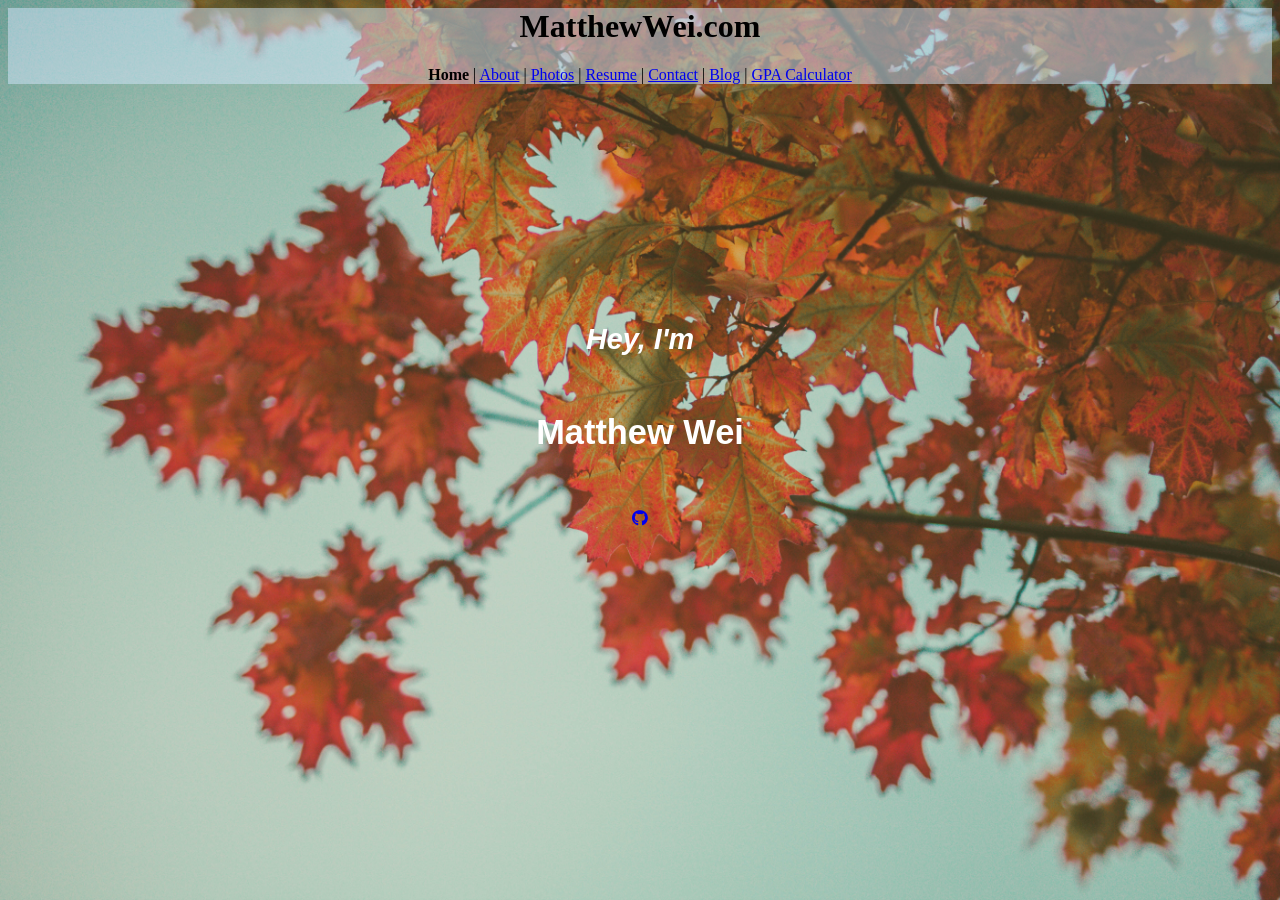
==== index.html @ a33226cd "initial commit pilot" ====
<html>
	<head>
		<title>MatthewWei - Home</title>
		<style>

		
  
			body {background-image: url("leaves.jpg"); 
			background-repeat: no-repeat; background-attachment: fixed; background-size: 100% 100%;}

			div.navigation {background-color: rgba(211, 234, 255, 0.5);}
			

			.empty {height: 200px; width: 50%;}

			

			h4{font-family: "brandon grotesque", brandon, helvetica, sans-serif; font-size: 180%; color: white;}
			h5{font-family: "brandon grotesque", brandon, helvetica, sans-serif; font-size: 215%; color: white;}

			
}
		</style>

		<link rel="stylesheet" href="https://use.fontawesome.com/releases/v5.4.2/css/all.css" integrity="sha384-/rXc/GQVaYpyDdyxK+ecHPVYJSN9bmVFBvjA/9eOB+pb3F2w2N6fc5qB9Ew5yIns" crossorigin="anonymous">
	</head>

<body>
	<div class="navigation">

	<center><h1>MatthewWei.com</h1></center>

<center>
	<b>Home</b> | <a href="about.html">About</a> | <a href ="photos.html">Photos</a> | <a href="resume.html">Resume</a> | <a href="contact.html">Contact</a> <!-- | <a href="calender.html">Calender</a> -->| <a href="blog.html">Blog</a> | <a href="gpacalc.html">GPA Calculator</a>

</center>

	</div>

	<div class = "empty">

	</div>

	<center>

	<h4>
		<em>Hey, I'm </em> 
	</h4>
	<h5>
		Matthew Wei
	</h5>

	<div class = "githubIcon">
		<a href = "#">
			<i class = "fab fa-github"></i>
		</a>
	</div>
	
	</center>






</body>


<html>
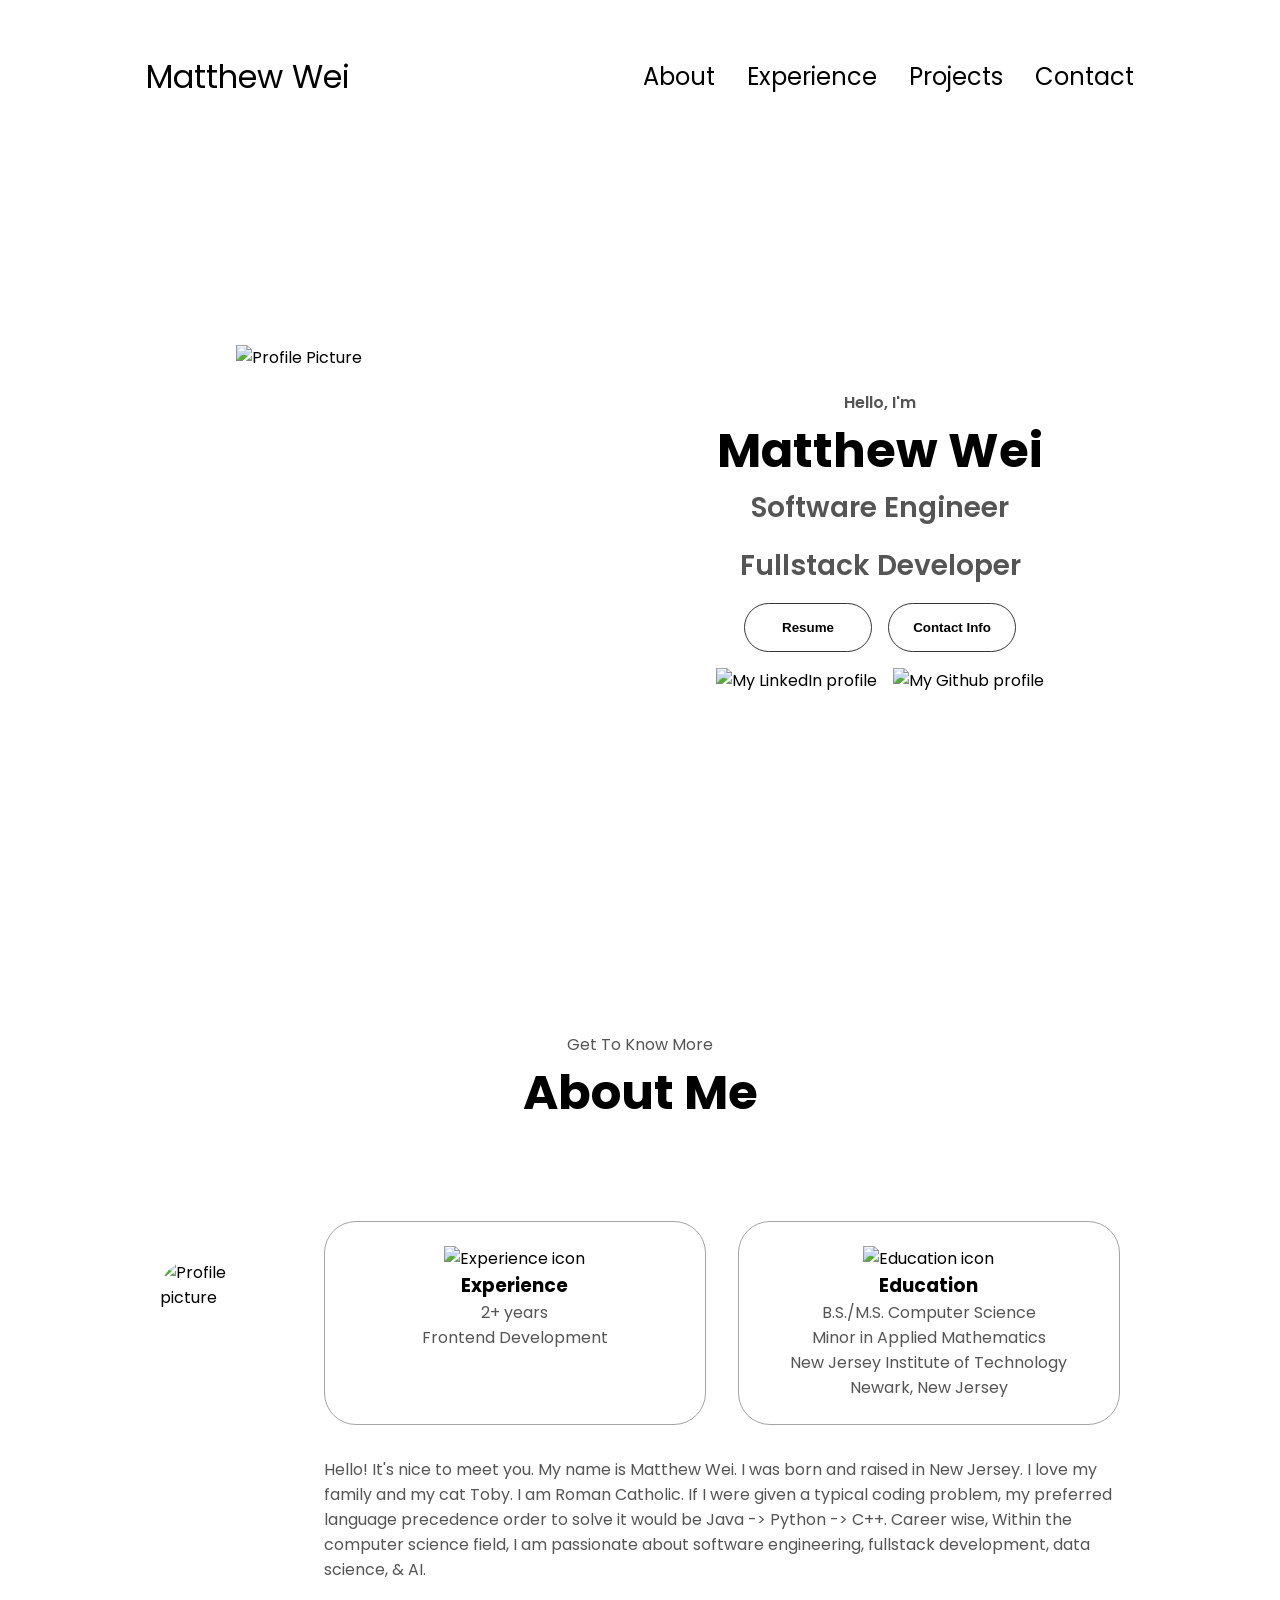
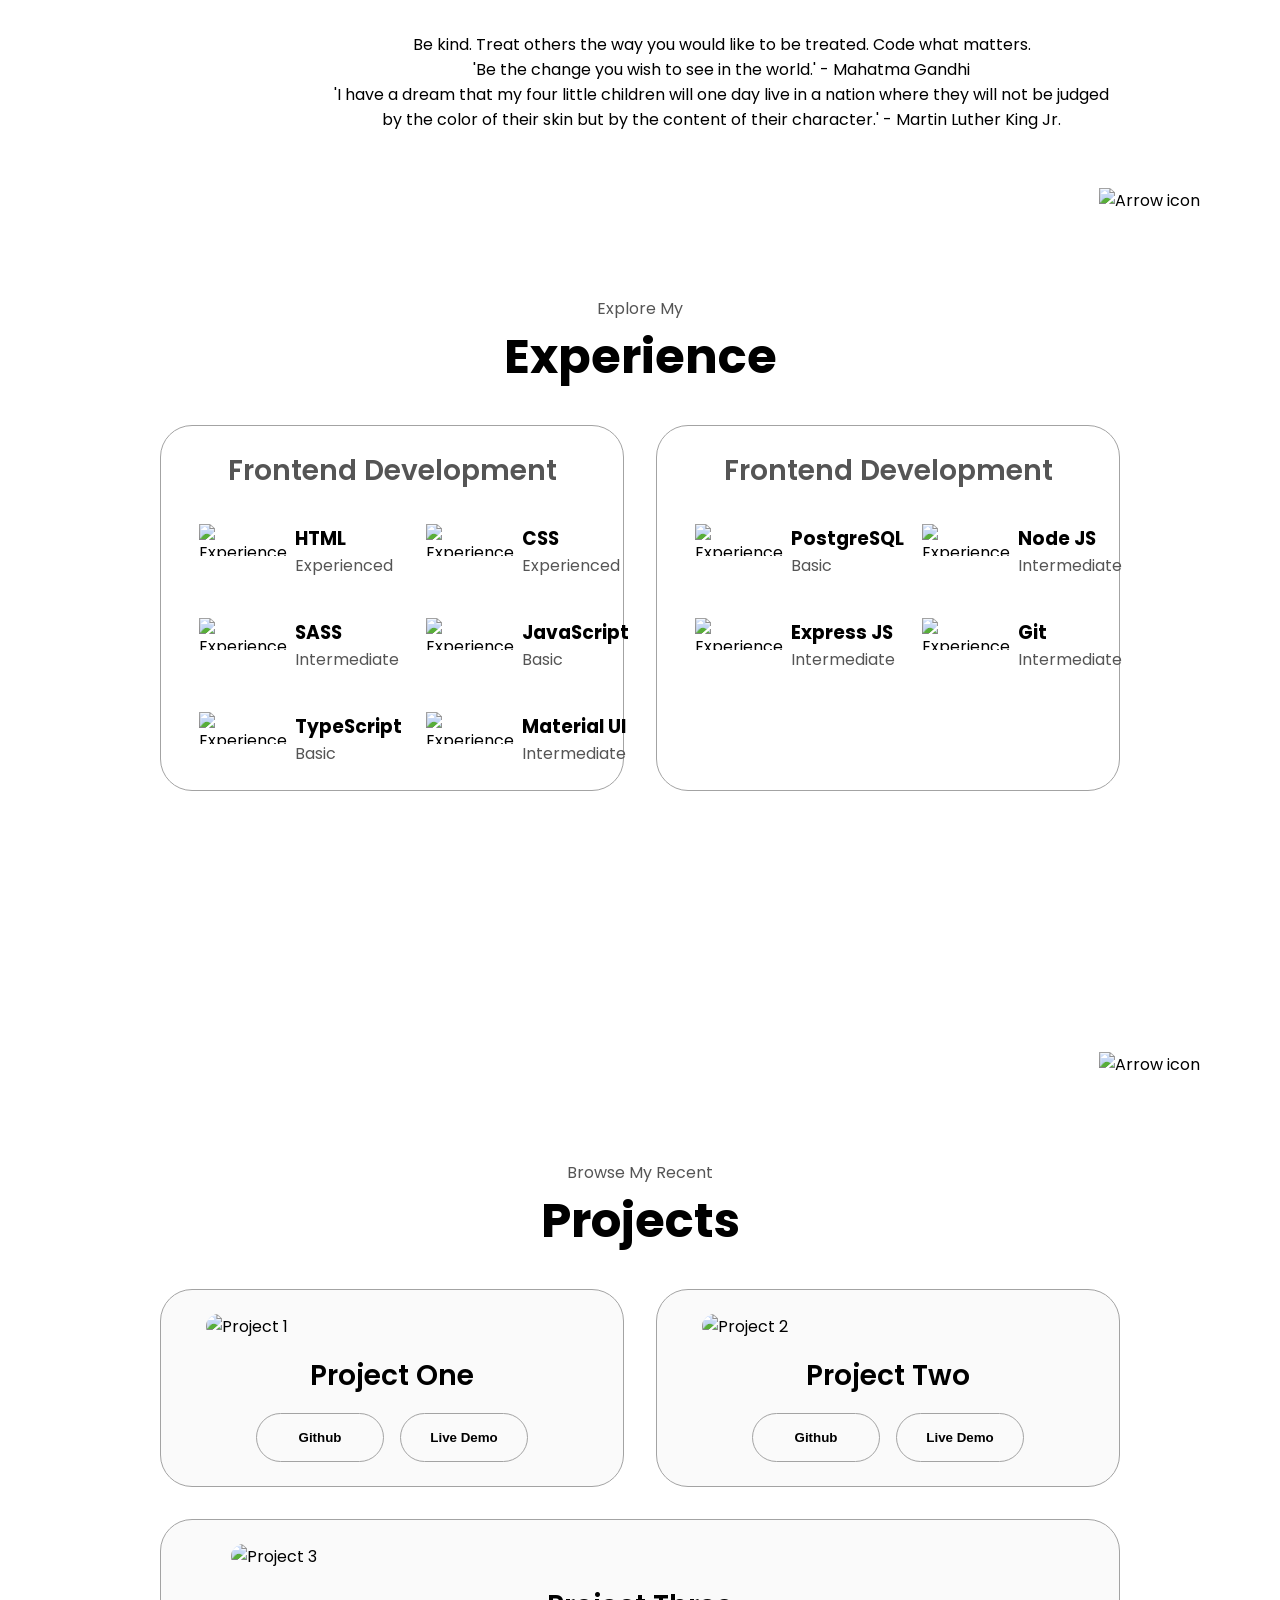
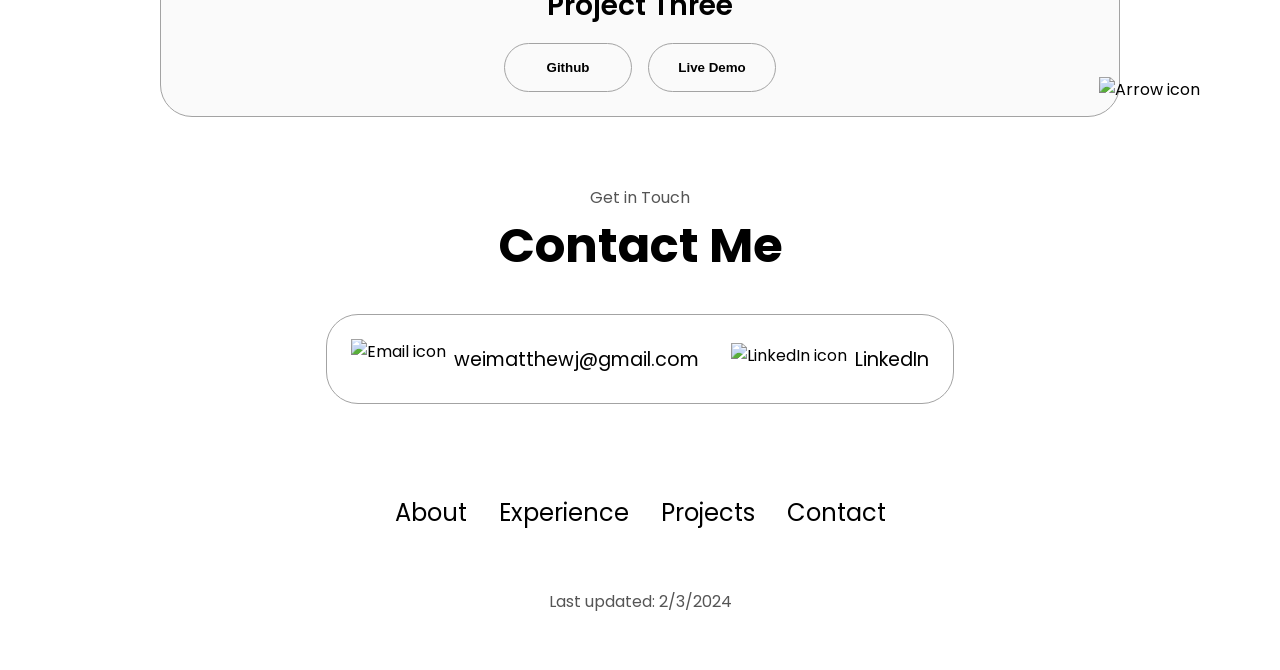
==== commit 20c36bc4: "initial commit" ====
--- a/index.html
+++ b/index.html
@@ -1,69 +1,384 @@
-<html>
-	<head>
-		<title>MatthewWei - Home</title>
-		<style>
-
-		
-  
-			body {background-image: url("leaves.jpg"); 
-			background-repeat: no-repeat; background-attachment: fixed; background-size: 100% 100%;}
-
-			div.navigation {background-color: rgba(211, 234, 255, 0.5);}
-			
-
-			.empty {height: 200px; width: 50%;}
-
-			
-
-			h4{font-family: "brandon grotesque", brandon, helvetica, sans-serif; font-size: 180%; color: white;}
-			h5{font-family: "brandon grotesque", brandon, helvetica, sans-serif; font-size: 215%; color: white;}
-
-			
-}
-		</style>
-
-		<link rel="stylesheet" href="https://use.fontawesome.com/releases/v5.4.2/css/all.css" integrity="sha384-/rXc/GQVaYpyDdyxK+ecHPVYJSN9bmVFBvjA/9eOB+pb3F2w2N6fc5qB9Ew5yIns" crossorigin="anonymous">
-	</head>
-
-<body>
-	<div class="navigation">
-
-	<center><h1>MatthewWei.com</h1></center>
-
-<center>
-	<b>Home</b> | <a href="about.html">About</a> | <a href ="photos.html">Photos</a> | <a href="resume.html">Resume</a> | <a href="contact.html">Contact</a> <!-- | <a href="calender.html">Calender</a> -->| <a href="blog.html">Blog</a> | <a href="gpacalc.html">GPA Calculator</a>
-
-</center>
-
-	</div>
-
-	<div class = "empty">
-
-	</div>
-
-	<center>
-
-	<h4>
-		<em>Hey, I'm </em> 
-	</h4>
-	<h5>
-		Matthew Wei
-	</h5>
-
-	<div class = "githubIcon">
-		<a href = "#">
-			<i class = "fab fa-github"></i>
-		</a>
-	</div>
-	
-	</center>
-
-
-
-
-
-
-</body>
-
-
-<html>+<!DOCTYPE html>
+<html lang="en">
+  <head>
+    <meta charset="UTF-8" />
+    <meta http-equiv="X-UA-Compatible" content="IE=edge" />
+    <meta name="viewport" content="width=device-width, initial-scale=1.0" />
+    <title>My Portfolio</title>
+    <link rel="stylesheet" href="style.css" />
+    <link rel="stylesheet" href="mediaqueries.css" />
+  </head>
+  <body>
+    <nav id="desktop-nav">
+      <div class="logo">Matthew Wei</div>
+      <div>
+        <ul class="nav-links">
+          <li><a href="#about">About</a></li>
+          <li><a href="#experience">Experience</a></li>
+          <li><a href="#projects">Projects</a></li>
+          <li><a href="#contact">Contact</a></li>
+        </ul>
+      </div>
+    </nav>
+    <nav id="hamburger-nav">
+      <div class="logo">Matthew Wei</div>
+      <div class="hamburger-menu">
+        <div class="hamburger-icon" onclick="toggleMenu()">
+          <span></span>
+          <span></span>
+          <span></span>
+        </div>
+        <div class="menu-links">
+          <li><a href="#about" onclick="toggleMenu()">About</a></li>
+          <li><a href="#experience" onclick="toggleMenu()">Experience</a></li>
+          <li><a href="#projects" onclick="toggleMenu()">Projects</a></li>
+          <li><a href="#contact" onclick="toggleMenu()">Contact</a></li>
+        </div>
+      </div>
+    </nav>
+    <section id="profile">
+      <div class="section__pic-container">
+        <img src="./assets/profile-pic.jpg" alt="Profile Picture" />
+      </div>
+      <div class="section__text">
+        <p class="section__text__p1">Hello, I'm</p>
+        <h1 class="title">Matthew Wei</h1>
+        <p class="section__text__p2">Software Engineer</p>
+        <p class="section__text__p2">Fullstack Developer</p>
+        <div class="btn-container">
+          <button
+            class="btn btn-color-2"
+            onclick="window.open('./assets/resume-example.pdf')"
+          >
+            Resume
+          </button>
+          <button class="btn btn-color-2" onclick="location.href='./#contact'">
+            Contact Info
+          </button>
+        </div>
+        <div id="socials-container">
+          <img
+            src="./assets/linkedin.png"
+            alt="My LinkedIn profile"
+            class="icon"
+            onclick="window.open('https://www.linkedin.com/in/matthewweij/')"
+          />
+          <img
+            src="./assets/github.png"
+            alt="My Github profile"
+            class="icon"
+            onclick="window.open('https://www.github.com/weimatthew')"
+          />
+        </div>
+      </div>
+    </section>
+    <section id="about">
+      <p class="section__text__p1">Get To Know More</p>
+      <h1 class="title">About Me</h1>
+      <div class="section-container">
+        <div class="section__pic-container">
+          <img
+            src="./assets/about-pic.jpg"
+            alt="Profile picture"
+            class="about-pic"
+          />
+        </div>
+        <div class="about-details-container">
+          <div class="about-containers">
+            <div class="details-container">
+              <img
+                src="./assets/experience.png"
+                alt="Experience icon"
+                class="icon"
+              />
+              <h3>Experience</h3>
+              <p>2+ years <br />Frontend Development</p>
+            </div>
+            <div class="details-container">
+              <img
+                src="./assets/education.png"
+                alt="Education icon"
+                class="icon"
+              />
+              <h3>Education</h3>
+              <p>B.S./M.S. Computer Science <br>Minor in Applied Mathematics <br> New Jersey Institute of Technology<br />Newark, New Jersey</p>
+            </div>
+          </div>
+          <div class="text-container">
+            <p>
+              Hello!  It's nice to meet you.  My name is Matthew Wei.  I was born and raised in New Jersey.  I love my family and my cat Toby.  I am Roman Catholic.
+              If I were given a typical coding problem, my preferred language precedence order to solve it would be Java -> Python -> C++.  Career wise, 
+              Within the computer science field, I am passionate about software engineering, fullstack development, data science, & AI.
+              <center><br></br>Be kind.  Treat others the way you would like to be treated.  Code what matters.  
+              <br>'Be the change you wish to see in the world.' - Mahatma Gandhi </br>
+              'I have a dream that my four little children will one day live in a nation where they will not be judged by the color
+              of their skin but by the content of their character.' - Martin Luther King Jr. </center>
+            </p>
+          </div>
+        </div>
+      </div>
+      <img
+        src="./assets/arrow.png"
+        alt="Arrow icon"
+        class="icon arrow"
+        onclick="location.href='./#experience'"
+      />
+    </section>
+    <section id="experience">
+      <p class="section__text__p1">Explore My</p>
+      <h1 class="title">Experience</h1>
+      <div class="experience-details-container">
+        <div class="about-containers">
+          <div class="details-container">
+            <h2 class="experience-sub-title">Frontend Development</h2>
+            <div class="article-container">
+              <article>
+                <img
+                  src="./assets/checkmark.png"
+                  alt="Experience icon"
+                  class="icon"
+                />
+                <div>
+                  <h3>HTML</h3>
+                  <p>Experienced</p>
+                </div>
+              </article>
+              <article>
+                <img
+                  src="./assets/checkmark.png"
+                  alt="Experience icon"
+                  class="icon"
+                />
+                <div>
+                  <h3>CSS</h3>
+                  <p>Experienced</p>
+                </div>
+              </article>
+              <article>
+                <img
+                  src="./assets/checkmark.png"
+                  alt="Experience icon"
+                  class="icon"
+                />
+                <div>
+                  <h3>SASS</h3>
+                  <p>Intermediate</p>
+                </div>
+              </article>
+              <article>
+                <img
+                  src="./assets/checkmark.png"
+                  alt="Experience icon"
+                  class="icon"
+                />
+                <div>
+                  <h3>JavaScript</h3>
+                  <p>Basic</p>
+                </div>
+              </article>
+              <article>
+                <img
+                  src="./assets/checkmark.png"
+                  alt="Experience icon"
+                  class="icon"
+                />
+                <div>
+                  <h3>TypeScript</h3>
+                  <p>Basic</p>
+                </div>
+              </article>
+              <article>
+                <img
+                  src="./assets/checkmark.png"
+                  alt="Experience icon"
+                  class="icon"
+                />
+                <div>
+                  <h3>Material UI</h3>
+                  <p>Intermediate</p>
+                </div>
+              </article>
+            </div>
+          </div>
+          <div class="details-container">
+            <h2 class="experience-sub-title">Frontend Development</h2>
+            <div class="article-container">
+              <article>
+                <img
+                  src="./assets/checkmark.png"
+                  alt="Experience icon"
+                  class="icon"
+                />
+                <div>
+                  <h3>PostgreSQL</h3>
+                  <p>Basic</p>
+                </div>
+              </article>
+              <article>
+                <img
+                  src="./assets/checkmark.png"
+                  alt="Experience icon"
+                  class="icon"
+                />
+                <div>
+                  <h3>Node JS</h3>
+                  <p>Intermediate</p>
+                </div>
+              </article>
+              <article>
+                <img
+                  src="./assets/checkmark.png"
+                  alt="Experience icon"
+                  class="icon"
+                />
+                <div>
+                  <h3>Express JS</h3>
+                  <p>Intermediate</p>
+                </div>
+              </article>
+              <article>
+                <img
+                  src="./assets/checkmark.png"
+                  alt="Experience icon"
+                  class="icon"
+                />
+                <div>
+                  <h3>Git</h3>
+                  <p>Intermediate</p>
+                </div>
+              </article>
+            </div>
+          </div>
+        </div>
+      </div>
+      <img
+        src="./assets/arrow.png"
+        alt="Arrow icon"
+        class="icon arrow"
+        onclick="location.href='./#projects'"
+      />
+    </section>
+    <section id="projects">
+      <p class="section__text__p1">Browse My Recent</p>
+      <h1 class="title">Projects</h1>
+      <div class="experience-details-container">
+        <div class="about-containers">
+          <div class="details-container color-container">
+            <div class="article-container">
+              <img
+                src="./assets/project-1.png"
+                alt="Project 1"
+                class="project-img"
+              />
+            </div>
+            <h2 class="experience-sub-title project-title">Project One</h2>
+            <div class="btn-container">
+              <button
+                class="btn btn-color-2 project-btn"
+                onclick="location.href='https://github.com/'"
+              >
+                Github
+              </button>
+              <button
+                class="btn btn-color-2 project-btn"
+                onclick="location.href='https://github.com/'"
+              >
+                Live Demo
+              </button>
+            </div>
+          </div>
+          <div class="details-container color-container">
+            <div class="article-container">
+              <img
+                src="./assets/project-2.png"
+                alt="Project 2"
+                class="project-img"
+              />
+            </div>
+            <h2 class="experience-sub-title project-title">Project Two</h2>
+            <div class="btn-container">
+              <button
+                class="btn btn-color-2 project-btn"
+                onclick="location.href='https://github.com/'"
+              >
+                Github
+              </button>
+              <button
+                class="btn btn-color-2 project-btn"
+                onclick="location.href='https://github.com/'"
+              >
+                Live Demo
+              </button>
+            </div>
+          </div>
+          <div class="details-container color-container">
+            <div class="article-container">
+              <img
+                src="./assets/project-3.png"
+                alt="Project 3"
+                class="project-img"
+              />
+            </div>
+            <h2 class="experience-sub-title project-title">Project Three</h2>
+            <div class="btn-container">
+              <button
+                class="btn btn-color-2 project-btn"
+                onclick="location.href='https://github.com/'"
+              >
+                Github
+              </button>
+              <button
+                class="btn btn-color-2 project-btn"
+                onclick="location.href='https://github.com/'"
+              >
+                Live Demo
+              </button>
+            </div>
+          </div>
+        </div>
+      </div>
+      <img
+        src="./assets/arrow.png"
+        alt="Arrow icon"
+        class="icon arrow"
+        onclick="location.href='./#contact'"
+      />
+    </section>
+    <section id="contact">
+      <p class="section__text__p1">Get in Touch</p>
+      <h1 class="title">Contact Me</h1>
+      <div class="contact-info-upper-container">
+        <div class="contact-info-container">
+          <img
+            src="./assets/email.png"
+            alt="Email icon"
+            class="icon contact-icon email-icon"
+          />
+          <p><a href="mailto:weimatthewj@gmail.com">weimatthewj@gmail.com</a></p>
+        </div>
+        <div class="contact-info-container">
+          <img
+            src="./assets/linkedin.png"
+            alt="LinkedIn icon"
+            class="icon contact-icon"
+          />
+          <p><a href="https://www.linkedin.com">LinkedIn</a></p>
+        </div>
+      </div>
+    </section>
+    <footer>
+      <nav>
+        <div class="nav-links-container">
+          <ul class="nav-links">
+            <li><a href="#about">About</a></li>
+            <li><a href="#experience">Experience</a></li>
+            <li><a href="#projects">Projects</a></li>
+            <li><a href="#contact">Contact</a></li>
+          </ul>
+        </div>
+      </nav>
+      <p>Last updated: 2/3/2024</p>
+    </footer>
+    <script src="script.js"></script>
+  </body>
+</html>
--- a/style.css
+++ b/style.css
@@ -0,0 +1,433 @@
+/* GENERAL */
+
+@import url("https://fonts.googleapis.com/css2?family=Poppins:wght@300;400;500;600&display=swap");
+
+* {
+  margin: 0;
+  padding: 0;
+}
+
+body {
+  font-family: "Poppins", sans-serif;
+}
+
+html {
+  scroll-behavior: smooth;
+}
+
+p {
+  color: rgb(85, 85, 85);
+}
+
+/* TRANSITION */
+
+a,
+.btn {
+  transition: all 300ms ease;
+}
+
+/* DESKTOP NAV */
+
+nav,
+.nav-links {
+  display: flex;
+}
+
+nav {
+  justify-content: space-around;
+  align-items: center;
+  height: 17vh;
+}
+
+.nav-links {
+  gap: 2rem;
+  list-style: none;
+  font-size: 1.5rem;
+}
+
+a {
+  color: black;
+  text-decoration: none;
+  text-decoration-color: white;
+}
+
+a:hover {
+  color: grey;
+  text-decoration: underline;
+  text-underline-offset: 1rem;
+  text-decoration-color: rgb(181, 181, 181);
+}
+
+.logo {
+  font-size: 2rem;
+}
+
+.logo:hover {
+  cursor: default;
+}
+
+/* HAMBURGER MENU */
+
+#hamburger-nav {
+  display: none;
+}
+
+.hamburger-menu {
+  position: relative;
+  display: inline-block;
+}
+
+.hamburger-icon {
+  display: flex;
+  flex-direction: column;
+  justify-content: space-between;
+  height: 24px;
+  width: 30px;
+  cursor: pointer;
+}
+
+.hamburger-icon span {
+  width: 100%;
+  height: 2px;
+  background-color: black;
+  transition: all 0.3 ease-in-out;
+}
+
+.menu-links {
+  position: absolute;
+  top: 100%;
+  right: 0;
+  background-color: white;
+  width: fit-content;
+  max-height: 0;
+  overflow: hidden;
+  transition: all 0.3 ease-in-out;
+}
+
+.menu-links a {
+  display: block;
+  padding: 10px;
+  text-align: center;
+  font-size: 1.5rem;
+  color: black;
+  text-decoration: none;
+  transition: all 0.3 ease-in-out;
+}
+
+.menu-links li {
+  list-style: none;
+}
+
+.menu-links.open {
+  max-height: 300px;
+}
+
+.hamburger-icon.open span:first-child {
+  transform: rotate(45deg) translate(10px, 5px);
+}
+
+.hamburger-icon.open span:nth-child(2) {
+  opacity: 0;
+}
+
+.hamburger-icon.open span:last-child {
+  transform: rotate(-45deg) translate(10px, -5px);
+}
+
+.hamburger-icon span:first-child {
+  transform: none;
+}
+
+.hamburger-icon span:first-child {
+  opacity: 1;
+}
+
+.hamburger-icon span:first-child {
+  transform: none;
+}
+
+/* SECTIONS */
+
+section {
+  padding-top: 4vh;
+  height: 96vh;
+  margin: 0 10rem;
+  box-sizing: border-box;
+  min-height: fit-content;
+}
+
+.section-container {
+  display: flex;
+}
+
+/* PROFILE SECTION */
+
+#profile {
+  display: flex;
+  justify-content: center;
+  gap: 5rem;
+  height: 80vh;
+}
+
+.section__pic-container {
+  display: flex;
+  height: 400px;
+  width: 400px;
+  margin: auto 0;
+}
+
+.section__text {
+  align-self: center;
+  text-align: center;
+}
+
+.section__text p {
+  font-weight: 600;
+}
+
+.section__text__p1 {
+  text-align: center;
+}
+
+.section__text__p2 {
+  font-size: 1.75rem;
+  margin-bottom: 1rem;
+}
+
+.title {
+  font-size: 3rem;
+  text-align: center;
+}
+
+#socials-container {
+  display: flex;
+  justify-content: center;
+  margin-top: 1rem;
+  gap: 1rem;
+}
+
+/* ICONS */
+
+.icon {
+  cursor: pointer;
+  height: 2rem;
+}
+
+/* BUTTONS */
+
+.btn-container {
+  display: flex;
+  justify-content: center;
+  gap: 1rem;
+}
+
+.btn {
+  font-weight: 600;
+  transition: all 300ms ease;
+  padding: 1rem;
+  width: 8rem;
+  border-radius: 2rem;
+}
+
+.btn-color-1,
+.btn-color-2 {
+  border: rgb(53, 53, 53) 0.1rem solid;
+}
+
+.btn-color-1:hover,
+.btn-color-2:hover {
+  cursor: pointer;
+}
+
+.btn-color-1,
+.btn-color-2:hover {
+  background: rgb(53, 53, 53);
+  color: white;
+}
+
+.btn-color-1:hover {
+  background: rgb(0, 0, 0);
+}
+
+.btn-color-2 {
+  background: none;
+}
+
+.btn-color-2:hover {
+  border: rgb(255, 255, 255) 0.1rem solid;
+}
+
+.btn-container {
+  gap: 1rem;
+}
+
+/* ABOUT SECTION */
+
+#about {
+  position: relative;
+}
+
+.about-containers {
+  gap: 2rem;
+  margin-bottom: 2rem;
+  margin-top: 2rem;
+}
+
+.about-details-container {
+  justify-content: center;
+  flex-direction: column;
+}
+
+.about-containers,
+.about-details-container {
+  display: flex;
+}
+
+.about-pic {
+  border-radius: 2rem;
+}
+
+.arrow {
+  position: absolute;
+  right: -5rem;
+  bottom: 2.5rem;
+}
+
+.details-container {
+  padding: 1.5rem;
+  flex: 1;
+  background: white;
+  border-radius: 2rem;
+  border: rgb(53, 53, 53) 0.1rem solid;
+  border-color: rgb(163, 163, 163);
+  text-align: center;
+  width: 300px;
+}
+
+.section-container {
+  gap: 4rem;
+  height: 80%;
+}
+
+.section__pic-container {
+  height: 400px;
+  width: 400px;
+  margin: auto 0;
+}
+
+/* EXPERIENCE SECTION */
+
+#experience {
+  position: relative;
+}
+
+.experience-sub-title {
+  color: rgb(85, 85, 85);
+  font-weight: 600;
+  font-size: 1.75rem;
+  margin-bottom: 2rem;
+}
+
+.experience-details-container {
+  display: flex;
+  justify-content: center;
+  flex-direction: column;
+}
+
+.article-container {
+  display: flex;
+  text-align: initial;
+  flex-wrap: wrap;
+  flex-direction: row;
+  gap: 2.5rem;
+  justify-content: space-around;
+}
+
+article {
+  display: flex;
+  width: 10rem;
+  justify-content: space-around;
+  gap: 0.5rem;
+}
+
+article .icon {
+  cursor: default;
+}
+
+/* PROJECTS SECTION */
+
+#projects {
+  position: relative;
+}
+
+.color-container {
+  border-color: rgb(163, 163, 163);
+  background: rgb(250, 250, 250);
+}
+
+.project-img {
+  border-radius: 2rem;
+  width: 90%;
+  height: 90%;
+}
+
+.project-title {
+  margin: 1rem;
+  color: black;
+}
+
+.project-btn {
+  color: black;
+  border-color: rgb(163, 163, 163);
+}
+
+/* CONTACT */
+
+#contact {
+  display: flex;
+  justify-content: center;
+  flex-direction: column;
+  height: 70vh;
+}
+
+.contact-info-upper-container {
+  display: flex;
+  justify-content: center;
+  border-radius: 2rem;
+  border: rgb(53, 53, 53) 0.1rem solid;
+  border-color: rgb(163, 163, 163);
+  background: (250, 250, 250);
+  margin: 2rem auto;
+  padding: 0.5rem;
+}
+
+.contact-info-container {
+  display: flex;
+  align-items: center;
+  justify-content: center;
+  gap: 0.5rem;
+  margin: 1rem;
+}
+
+.contact-info-container p {
+  font-size: larger;
+}
+
+.contact-icon {
+  cursor: default;
+}
+
+.email-icon {
+  height: 2.5rem;
+}
+
+/* FOOTER SECTION */
+
+footer {
+  height: 26vh;
+  margin: 0 1rem;
+}
+
+footer p {
+  text-align: center;
+}
--- a/mediaqueries.css
+++ b/mediaqueries.css
@@ -0,0 +1,103 @@
+@media screen and (max-width: 1400px) {
+  #profile {
+    height: 83vh;
+    margin-bottom: 6rem;
+  }
+  .about-containers {
+    flex-wrap: wrap;
+  }
+  #contact,
+  #projects {
+    height: fit-content;
+  }
+}
+
+@media screen and (max-width: 1200px) {
+  #desktop-nav {
+    display: none;
+  }
+  #hamburger-nav {
+    display: flex;
+  }
+  #experience,
+  .experience-details-container {
+    margin-top: 2rem;
+  }
+  #profile,
+  .section-container {
+    display: block;
+  }
+  .arrow {
+    display: none;
+  }
+  section,
+  .section-container {
+    height: fit-content;
+  }
+  section {
+    margin: 0 5%;
+  }
+  .section__pic-container {
+    width: 275px;
+    height: 275px;
+    margin: 0 auto 2rem;
+  }
+  .about-containers {
+    margin-top: 0;
+  }
+}
+
+@media screen and (max-width: 600px) {
+  #contact,
+  footer {
+    height: 40vh;
+  }
+  #profile {
+    height: 83vh;
+    margin-bottom: 0;
+  }
+  article {
+    font-size: 1rem;
+  }
+  footer nav {
+    height: fit-content;
+    margin-bottom: 2rem;
+  }
+  .about-containers,
+  .contact-info-upper-container,
+  .btn-container {
+    flex-wrap: wrap;
+  }
+  .contact-info-container {
+    margin: 0;
+  }
+  .contact-info-container p,
+  .nav-links li a {
+    font-size: 1rem;
+  }
+  .experience-sub-title {
+    font-size: 1.25rem;
+  }
+  .logo {
+    font-size: 1.5rem;
+  }
+  .nav-links {
+    flex-direction: column;
+    gap: 0.5rem;
+    text-align: center;
+  }
+  .section__pic-container {
+    width: auto;
+    height: 46vw;
+    justify-content: center;
+  }
+  .section__text__p2 {
+    font-size: 1.25rem;
+  }
+  .title {
+    font-size: 2rem;
+  }
+  .text-container {
+    text-align: justify;
+  }
+}
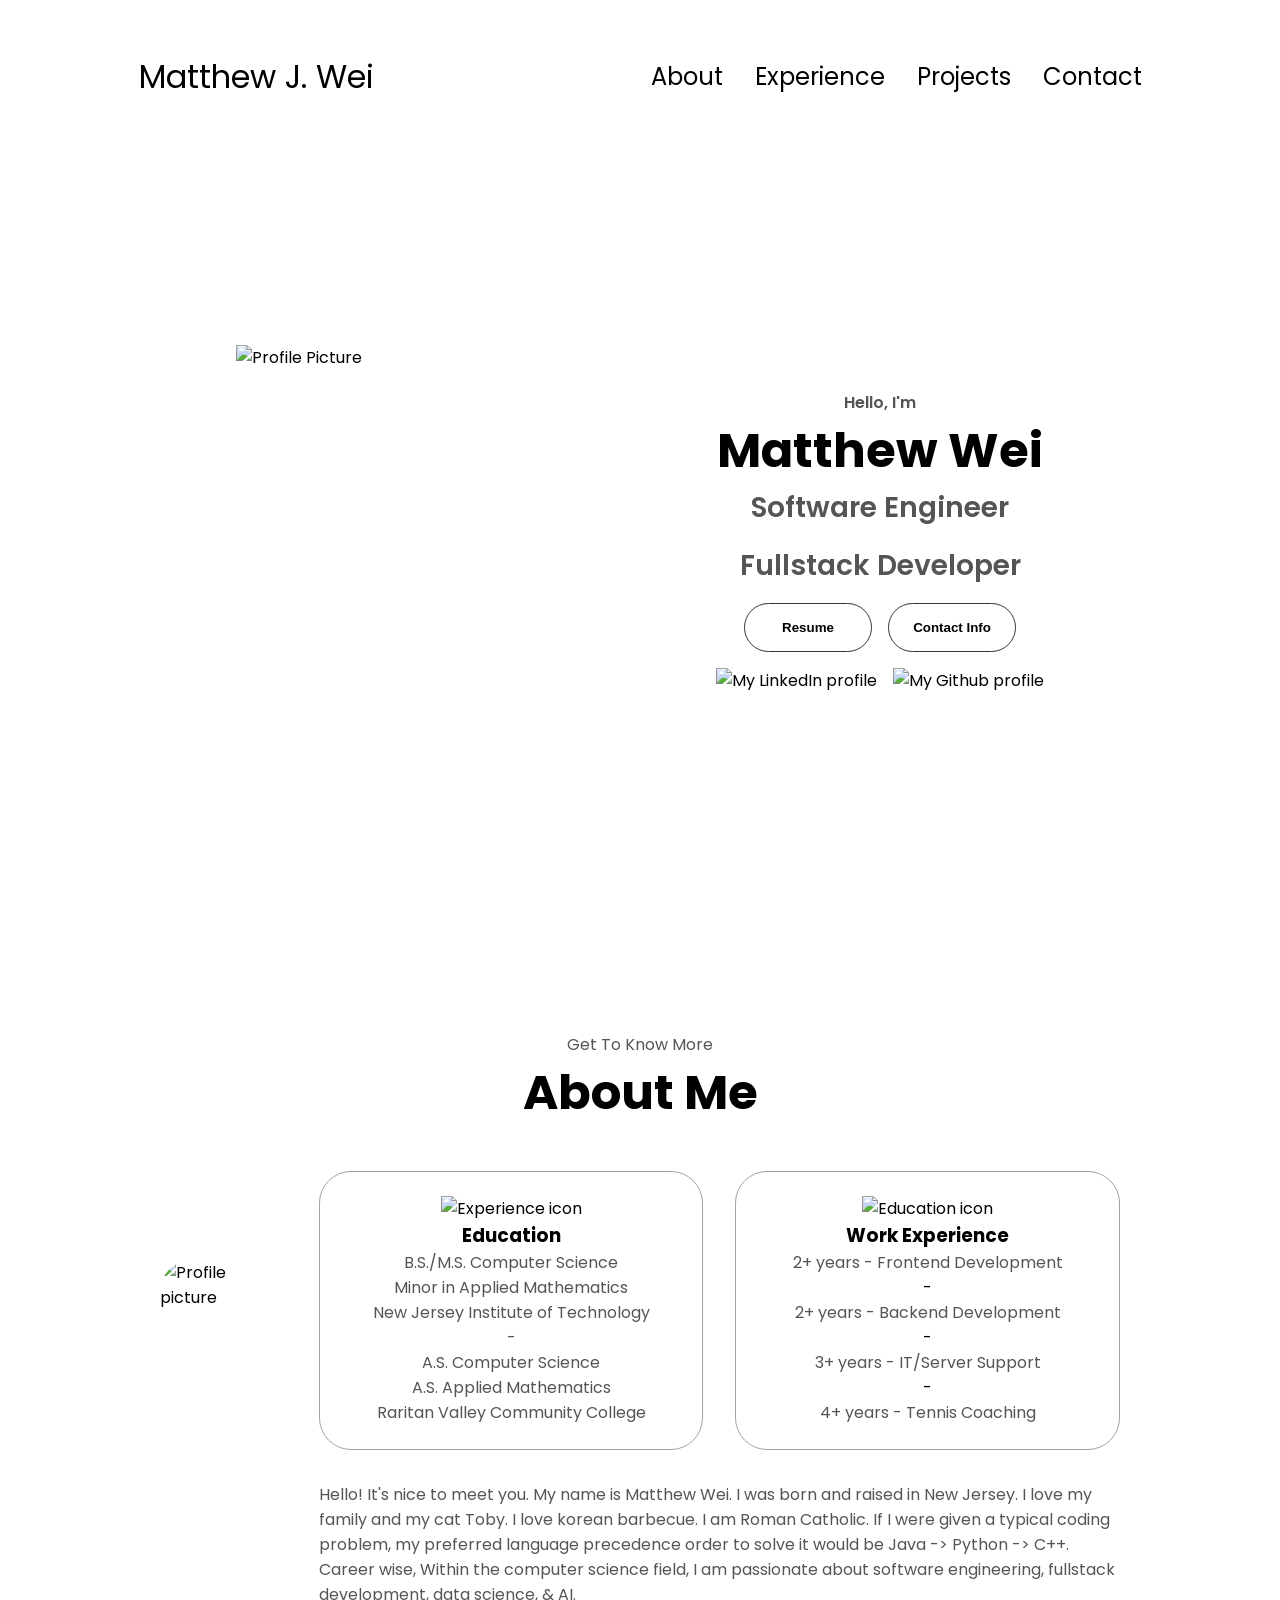
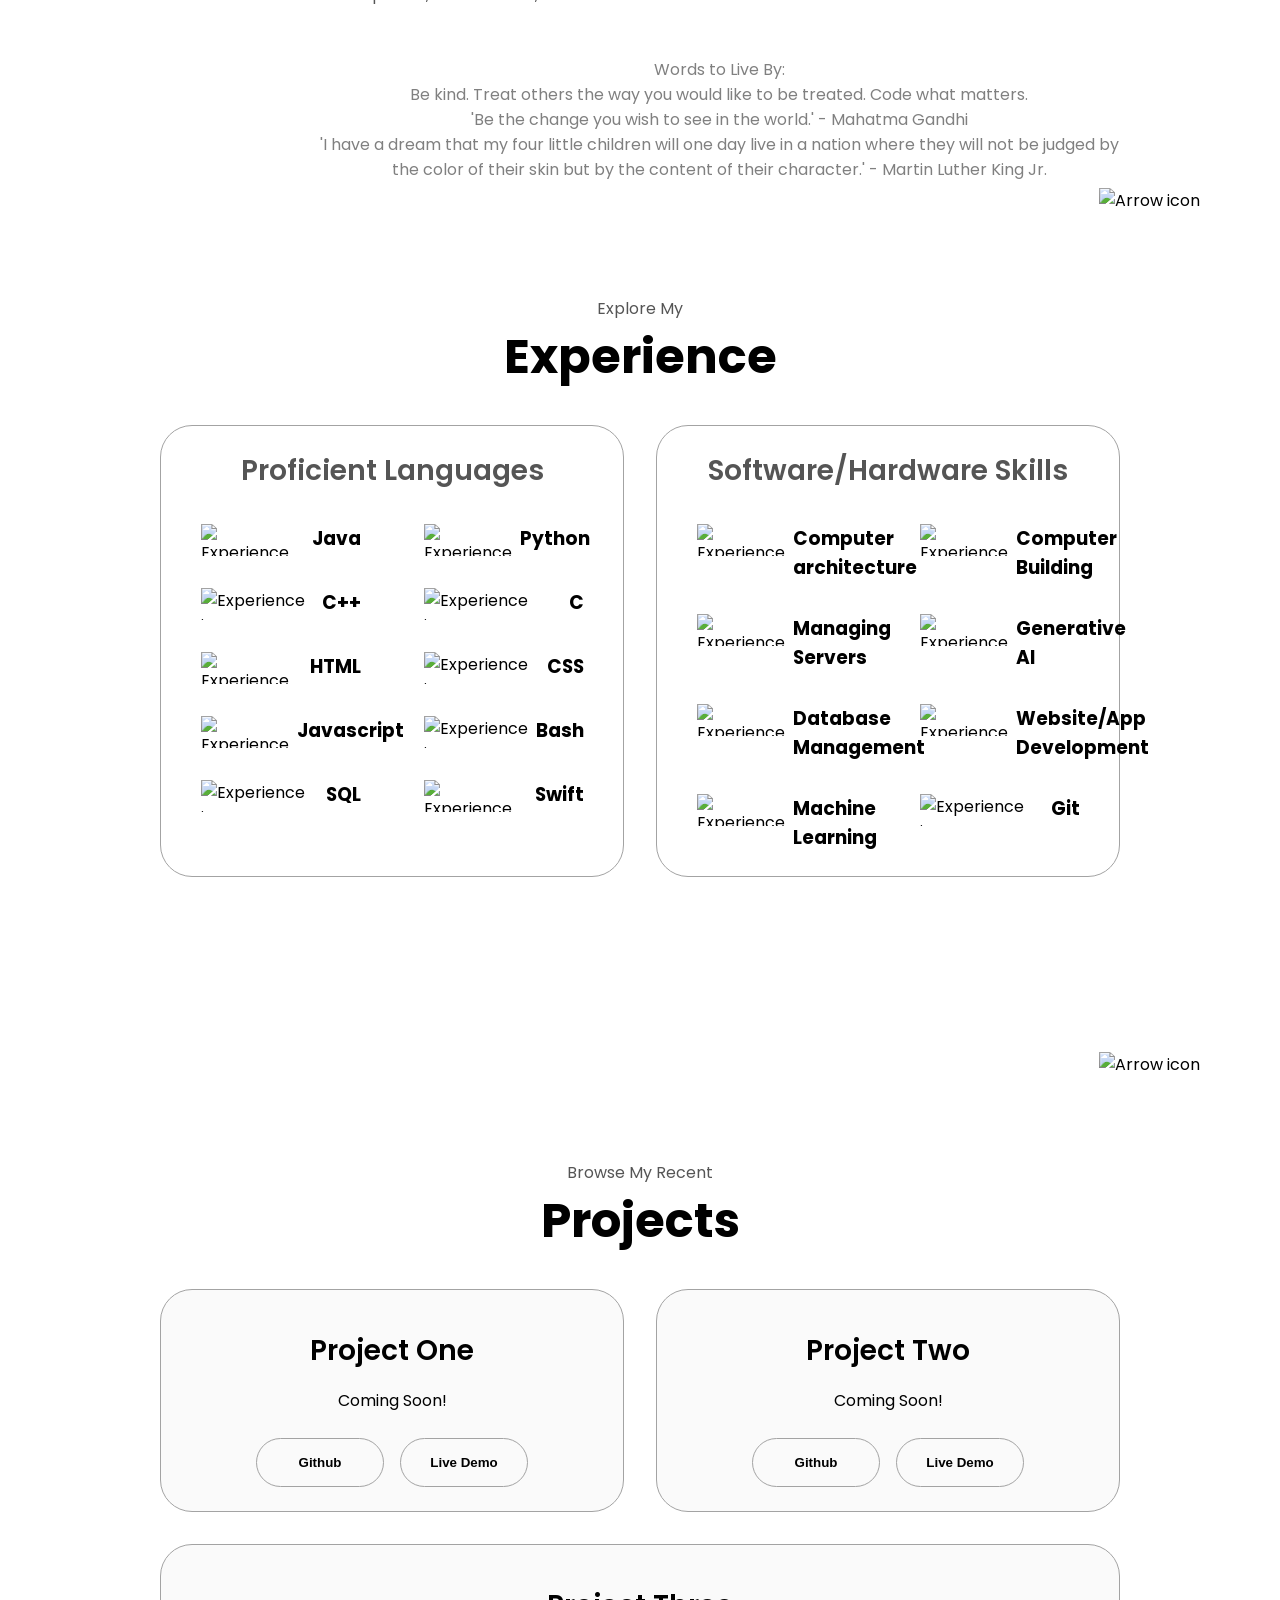
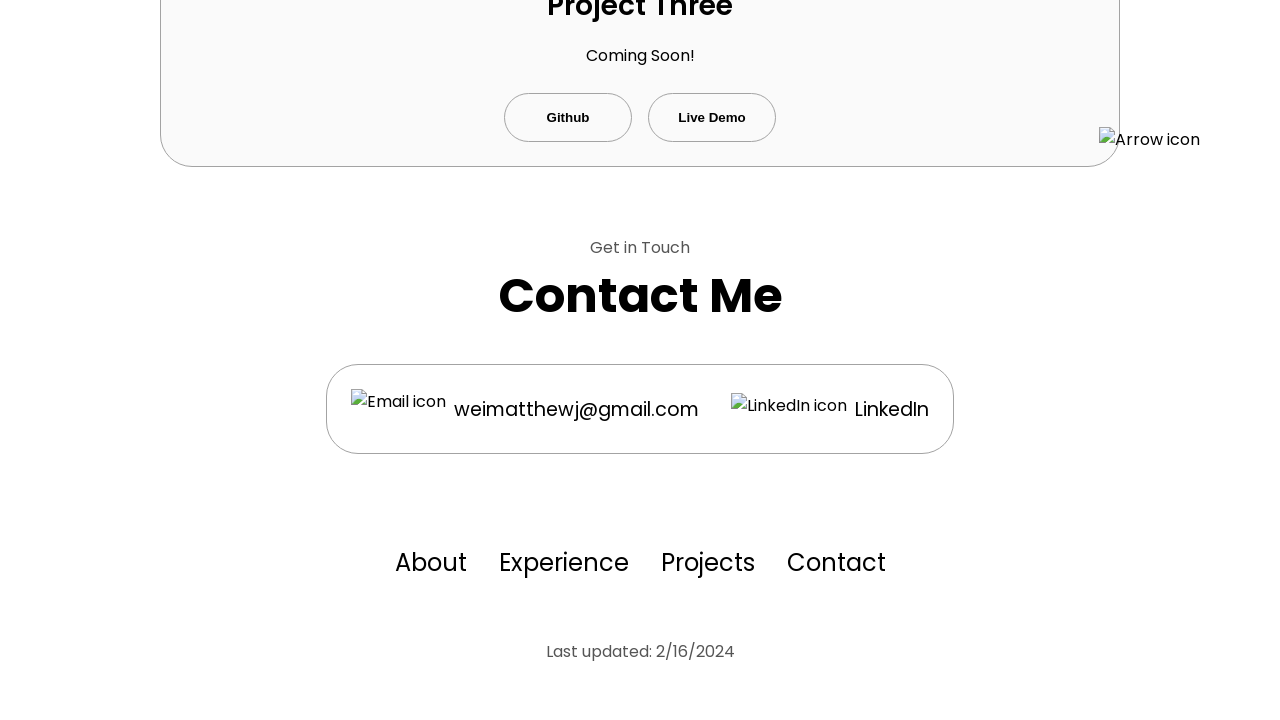
==== commit fc86d29a: "update 2/16/24 update before launch/publication" ====
--- a/index.html
+++ b/index.html
@@ -4,13 +4,13 @@
     <meta charset="UTF-8" />
     <meta http-equiv="X-UA-Compatible" content="IE=edge" />
     <meta name="viewport" content="width=device-width, initial-scale=1.0" />
-    <title>My Portfolio</title>
+    <title>Matthew Wei's website</title>
     <link rel="stylesheet" href="style.css" />
     <link rel="stylesheet" href="mediaqueries.css" />
   </head>
   <body>
     <nav id="desktop-nav">
-      <div class="logo">Matthew Wei</div>
+      <div class="logo">Matthew J. Wei</div>
       <div>
         <ul class="nav-links">
           <li><a href="#about">About</a></li>
@@ -48,7 +48,7 @@
         <div class="btn-container">
           <button
             class="btn btn-color-2"
-            onclick="window.open('./assets/resume-example.pdf')"
+            onclick="window.open('./assets/resume.pdf')"
           >
             Resume
           </button>
@@ -91,8 +91,10 @@
                 alt="Experience icon"
                 class="icon"
               />
-              <h3>Experience</h3>
-              <p>2+ years <br />Frontend Development</p>
+              <h3>Education</h3>
+              <p>B.S./M.S. Computer Science <br>Minor in Applied Mathematics <br> New Jersey Institute of Technology
+                <br/>- </br/> A.S. Computer Science <br/> A.S. Applied Mathematics <br/> Raritan Valley Community College
+              </p>  
             </div>
             <div class="details-container">
               <img
@@ -100,20 +102,23 @@
                 alt="Education icon"
                 class="icon"
               />
-              <h3>Education</h3>
-              <p>B.S./M.S. Computer Science <br>Minor in Applied Mathematics <br> New Jersey Institute of Technology<br />Newark, New Jersey</p>
+              <h3>Work Experience</h3>
+              <p>2+ years - Frontend Development</p> - <br>
+              <p>2+ years - Backend Development</p> - <br>
+              <p>3+ years - IT/Server Support</p> - <br>
+              <p>4+ years - Tennis Coaching</p> 
             </div>
           </div>
           <div class="text-container">
             <p>
-              Hello!  It's nice to meet you.  My name is Matthew Wei.  I was born and raised in New Jersey.  I love my family and my cat Toby.  I am Roman Catholic.
+              Hello!  It's nice to meet you.  My name is Matthew Wei.  I was born and raised in New Jersey.  I love my family and my cat Toby.  I love korean barbecue.  I am Roman Catholic.
               If I were given a typical coding problem, my preferred language precedence order to solve it would be Java -> Python -> C++.  Career wise, 
               Within the computer science field, I am passionate about software engineering, fullstack development, data science, & AI.
-              <center><br></br>Be kind.  Treat others the way you would like to be treated.  Code what matters.  
+              <center><br></br><FONT COLOR="#808080"> Words to Live By: <br> Be kind.  Treat others the way you would like to be treated.  Code what matters.  
               <br>'Be the change you wish to see in the world.' - Mahatma Gandhi </br>
               'I have a dream that my four little children will one day live in a nation where they will not be judged by the color
               of their skin but by the content of their character.' - Martin Luther King Jr. </center>
-            </p>
+            </p></FONT>
           </div>
         </div>
       </div>
@@ -130,7 +135,7 @@
       <div class="experience-details-container">
         <div class="about-containers">
           <div class="details-container">
-            <h2 class="experience-sub-title">Frontend Development</h2>
+            <h2 class="experience-sub-title">Proficient Languages</h2>
             <div class="article-container">
               <article>
                 <img
@@ -139,8 +144,52 @@
                   class="icon"
                 />
                 <div>
+                  <h3>Java</h3>
+                  
+                </div>
+              </article>
+              <article>
+                <img
+                  src="./assets/checkmark.png"
+                  alt="Experience icon"
+                  class="icon"
+                />
+                <div>
+                  <h3>Python</h3>
+                  
+                </div>
+              </article>
+              <article>
+                <img
+                  src="./assets/checkmark.png"
+                  alt="Experience icon"
+                  class="icon"
+                />
+                <div>
+                  <h3>C++</h3>
+                  
+                </div>
+              </article>
+              <article>
+                <img
+                  src="./assets/checkmark.png"
+                  alt="Experience icon"
+                  class="icon"
+                />
+                <div>
+                  <h3>C</h3>
+                  
+                </div>
+              </article>
+              <article>
+                <img
+                  src="./assets/checkmark.png"
+                  alt="Experience icon"
+                  class="icon"
+                />
+                <div>
                   <h3>HTML</h3>
-                  <p>Experienced</p>
+                  
                 </div>
               </article>
               <article>
@@ -151,57 +200,57 @@
                 />
                 <div>
                   <h3>CSS</h3>
-                  <p>Experienced</p>
-                </div>
-              </article>
-              <article>
-                <img
-                  src="./assets/checkmark.png"
-                  alt="Experience icon"
-                  class="icon"
-                />
-                <div>
-                  <h3>SASS</h3>
-                  <p>Intermediate</p>
-                </div>
-              </article>
-              <article>
-                <img
-                  src="./assets/checkmark.png"
-                  alt="Experience icon"
-                  class="icon"
-                />
-                <div>
-                  <h3>JavaScript</h3>
-                  <p>Basic</p>
-                </div>
-              </article>
-              <article>
-                <img
-                  src="./assets/checkmark.png"
-                  alt="Experience icon"
-                  class="icon"
-                />
-                <div>
-                  <h3>TypeScript</h3>
-                  <p>Basic</p>
-                </div>
-              </article>
-              <article>
-                <img
-                  src="./assets/checkmark.png"
-                  alt="Experience icon"
-                  class="icon"
-                />
-                <div>
-                  <h3>Material UI</h3>
-                  <p>Intermediate</p>
-                </div>
-              </article>
+                
+                </div>
+              </article>
+              <article>
+                <img
+                  src="./assets/checkmark.png"
+                  alt="Experience icon"
+                  class="icon"
+                />
+                <div>
+                  <h3>Javascript</h3>
+                
+                </div>
+              </article>
+              <article>
+                <img
+                  src="./assets/checkmark.png"
+                  alt="Experience icon"
+                  class="icon"
+                />
+                <div>
+                  <h3>Bash</h3>
+                
+                </div>
+              </article>
+              <article>
+                <img
+                  src="./assets/checkmark.png"
+                  alt="Experience icon"
+                  class="icon"
+                />
+                <div>
+                  <h3>SQL</h3>
+      
+                </div>
+              </article>
+                <article>
+                  <img
+                    src="./assets/checkmark.png"
+                    alt="Experience icon"
+                    class="icon"
+                  />
+                  <div>
+                    <h3>Swift</h3>
+                  
+                  </div>
+                </article>
             </div>
           </div>
           <div class="details-container">
-            <h2 class="experience-sub-title">Frontend Development</h2>
+            <h2 class="experience-sub-title">Software/Hardware Skills</h2>
             <div class="article-container">
               <article>
                 <img
@@ -210,30 +259,67 @@
                   class="icon"
                 />
                 <div>
-                  <h3>PostgreSQL</h3>
-                  <p>Basic</p>
-                </div>
-              </article>
-              <article>
-                <img
-                  src="./assets/checkmark.png"
-                  alt="Experience icon"
-                  class="icon"
-                />
-                <div>
-                  <h3>Node JS</h3>
-                  <p>Intermediate</p>
-                </div>
-              </article>
-              <article>
-                <img
-                  src="./assets/checkmark.png"
-                  alt="Experience icon"
-                  class="icon"
-                />
-                <div>
-                  <h3>Express JS</h3>
-                  <p>Intermediate</p>
+                  <h3>Computer architecture</h3>
+                </div>
+              </article>
+              <article>
+                <img
+                  src="./assets/checkmark.png"
+                  alt="Experience icon"
+                  class="icon"
+                />
+                <div>
+                  <h3>Computer Building</h3>
+                </div>
+              </article>
+              <article>
+                <img
+                  src="./assets/checkmark.png"
+                  alt="Experience icon"
+                  class="icon"
+                />
+                <div>
+                  <h3>Managing Servers</h3>
+                </div>
+              </article>
+              <article>
+                <img
+                  src="./assets/checkmark.png"
+                  alt="Experience icon"
+                  class="icon"
+                />
+                <div>
+                  <h3>Generative AI</h3>
+                </div>
+              </article>
+              <article>
+                <img
+                  src="./assets/checkmark.png"
+                  alt="Experience icon"
+                  class="icon"
+                />
+                <div>
+                  <h3>Database Management</h3>
+                </div>
+              </article>
+              <article>
+                <img
+                  src="./assets/checkmark.png"
+                  alt="Experience icon"
+                  class="icon"
+                />
+                <div>
+                  <h3>Website/App Development</h3>
+                </div>
+              </article>
+              <article>
+                <img
+                  src="./assets/checkmark.png"
+                  alt="Experience icon"
+                  class="icon"
+                />
+                <div>
+                  <h3>Machine Learning</h3>
                 </div>
               </article>
               <article>
@@ -244,7 +330,6 @@
                 />
                 <div>
                   <h3>Git</h3>
-                  <p>Intermediate</p>
                 </div>
               </article>
             </div>
@@ -265,13 +350,9 @@
         <div class="about-containers">
           <div class="details-container color-container">
             <div class="article-container">
-              <img
-                src="./assets/project-1.png"
-                alt="Project 1"
-                class="project-img"
-              />
             </div>
             <h2 class="experience-sub-title project-title">Project One</h2>
+            Coming Soon! <br></br>
             <div class="btn-container">
               <button
                 class="btn btn-color-2 project-btn"
@@ -289,13 +370,10 @@
           </div>
           <div class="details-container color-container">
             <div class="article-container">
-              <img
-                src="./assets/project-2.png"
-                alt="Project 2"
-                class="project-img"
-              />
+              
             </div>
             <h2 class="experience-sub-title project-title">Project Two</h2>
+            Coming Soon! <br></br>
             <div class="btn-container">
               <button
                 class="btn btn-color-2 project-btn"
@@ -313,13 +391,9 @@
           </div>
           <div class="details-container color-container">
             <div class="article-container">
-              <img
-                src="./assets/project-3.png"
-                alt="Project 3"
-                class="project-img"
-              />
             </div>
             <h2 class="experience-sub-title project-title">Project Three</h2>
+            Coming Soon! <br></br>
             <div class="btn-container">
               <button
                 class="btn btn-color-2 project-btn"
@@ -377,7 +451,7 @@
           </ul>
         </div>
       </nav>
-      <p>Last updated: 2/3/2024</p>
+      <p>Last updated: 2/16/2024</p>
     </footer>
     <script src="script.js"></script>
   </body>
--- a/style.css
+++ b/style.css
@@ -339,7 +339,7 @@
   text-align: initial;
   flex-wrap: wrap;
   flex-direction: row;
-  gap: 2.5rem;
+  gap: 2.0rem;
   justify-content: space-around;
 }
 
